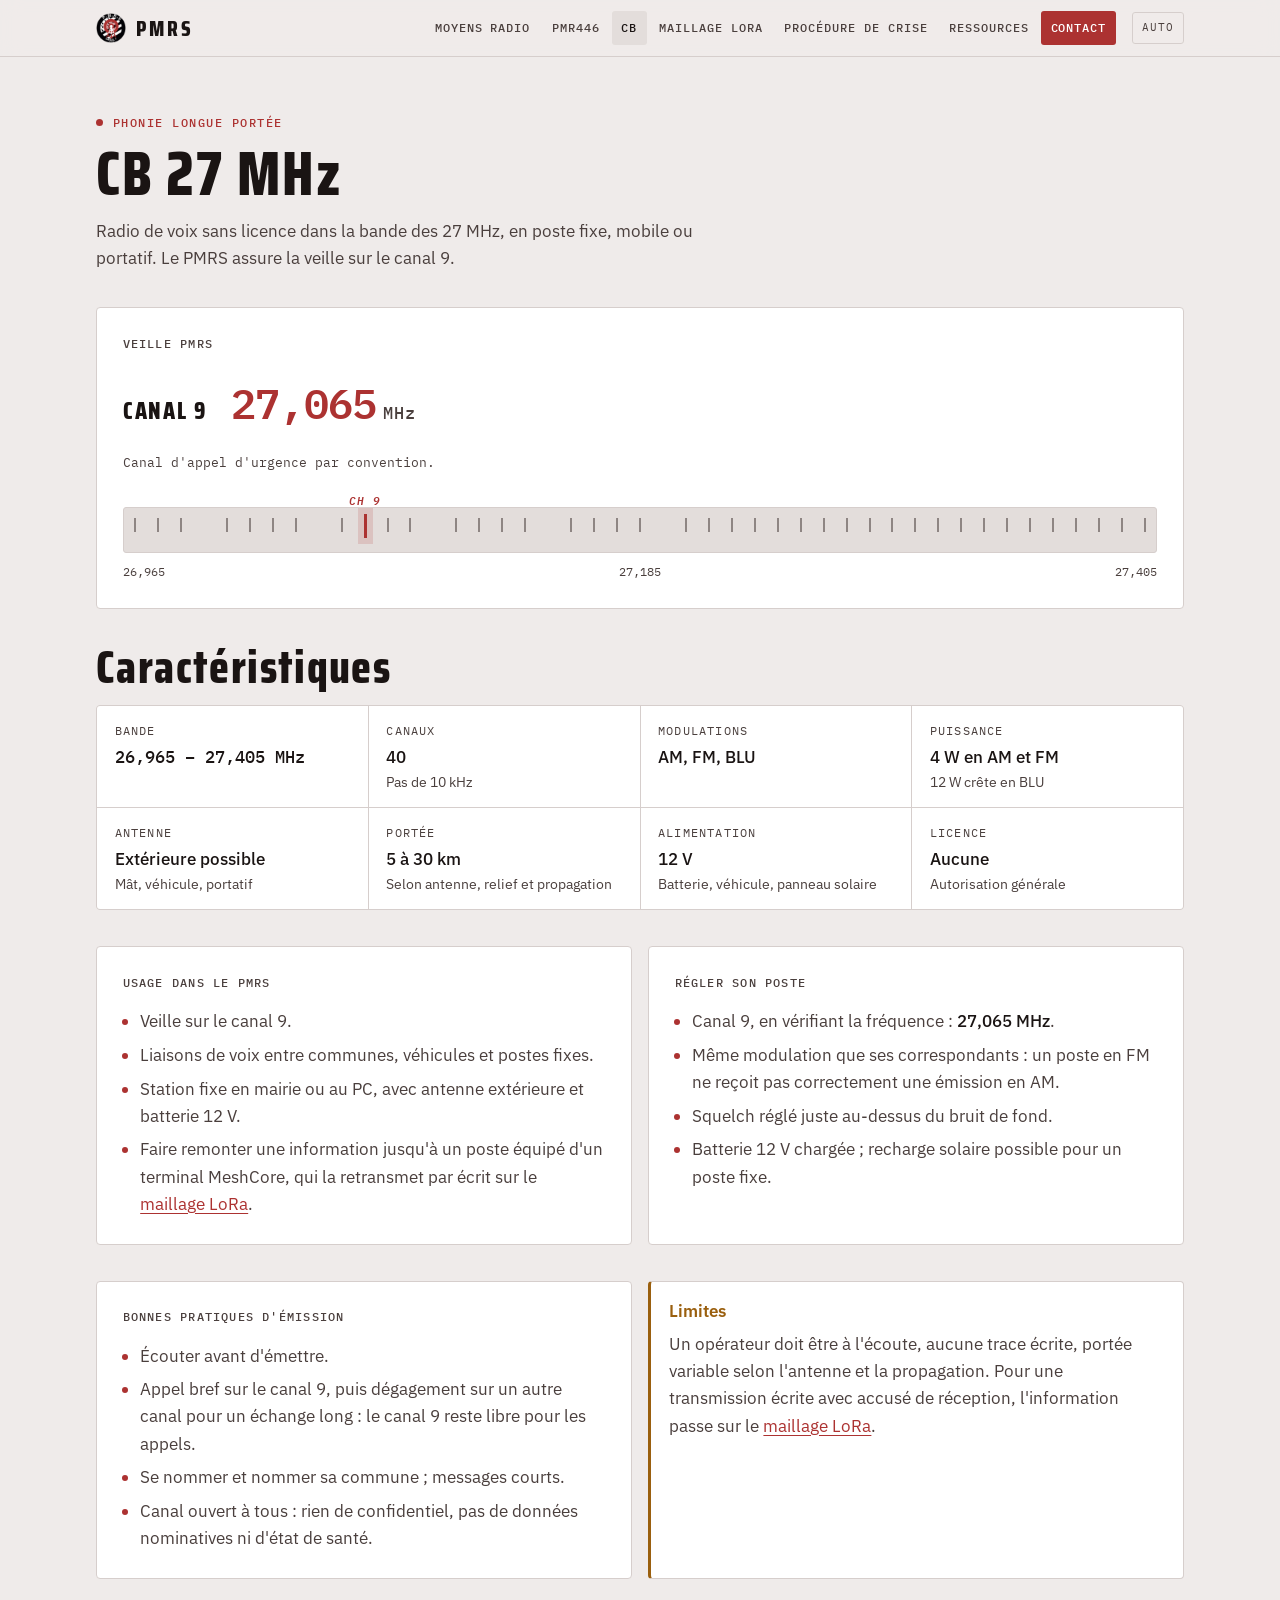
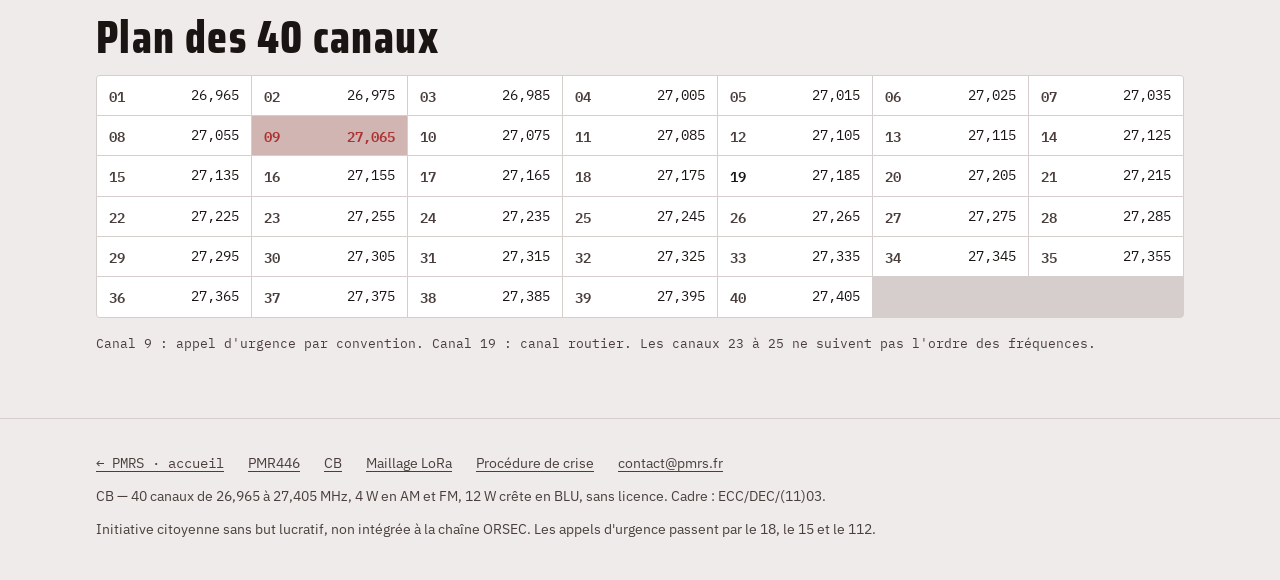
==== cb.html @ 4699f442 "Adds PMR446 ch7 and CB ch9 to the game" ====
<!doctype html>
<html lang="fr">
<head>
  <meta charset="utf-8">
  <meta name="viewport" content="width=device-width, initial-scale=1, viewport-fit=cover">
  <title>CB 27 MHz — phonie longue portée — PMRS</title>
  <meta name="description" content="CB 27 MHz dans le PMRS : veille sur le canal 9 (27,065 MHz), réglage des postes, bonnes pratiques d'émission, limites et plan des 40 canaux.">
  <link rel="canonical" href="https://pmrs.fr/cb.html">
  <meta name="theme-color" content="#EFEBEA" media="(prefers-color-scheme: light)">
  <meta name="theme-color" content="#15100F" media="(prefers-color-scheme: dark)">
  <link rel="icon" href="/favicon.ico" sizes="32x32">
  <link rel="icon" type="image/png" sizes="32x32" href="/favicon-32x32.png">
  <link rel="apple-touch-icon" sizes="180x180" href="/apple-touch-icon.png">
  <link rel="manifest" href="/site.webmanifest">
  <meta property="og:type" content="article">
  <meta property="og:site_name" content="PMRS">
  <meta property="og:locale" content="fr_FR">
  <meta property="og:url" content="https://pmrs.fr/cb.html">
  <meta property="og:title" content="CB 27 MHz — phonie longue portée — PMRS">
  <meta property="og:description" content="CB 27 MHz dans le PMRS : veille sur le canal 9 (27,065 MHz), réglage des postes, bonnes pratiques d'émission, limites et plan des 40 canaux.">
  <meta property="og:image" content="https://pmrs.fr/og-cb.png">
  <meta property="og:image:type" content="image/png">
  <meta property="og:image:width" content="1200">
  <meta property="og:image:height" content="630">
  <meta property="og:image:alt" content="CB canal 9, 27,065 MHz — veille phonie du PMRS">
  <meta name="twitter:card" content="summary_large_image">
  <meta name="twitter:title" content="CB 27 MHz — phonie longue portée — PMRS">
  <meta name="twitter:description" content="CB 27 MHz dans le PMRS : veille sur le canal 9 (27,065 MHz), réglage des postes, bonnes pratiques d'émission, limites et plan des 40 canaux.">
  <meta name="twitter:image" content="https://pmrs.fr/og-cb.png">
  <meta name="twitter:image:alt" content="CB canal 9, 27,065 MHz — veille phonie du PMRS">

  <script>try{var t=localStorage.getItem('pmrs-theme');if(t==='light'||t==='dark'){document.documentElement.setAttribute('data-theme',t)}}catch(e){}</script>
  <link rel="preconnect" href="https://fonts.googleapis.com">
  <link rel="preconnect" href="https://fonts.gstatic.com" crossorigin>
  <link rel="stylesheet" href="https://fonts.googleapis.com/css2?family=IBM+Plex+Mono:wght@400;500;600&family=IBM+Plex+Sans:wght@400;500&family=Saira+Condensed:wght@600;800&display=swap">
  <link rel="stylesheet" href="style.css">
</head>
<body>
<a class="skip" href="#main">Aller au contenu</a>

<header class="topbar">
  <div class="wrap">
    <a class="brand" href="index.html" aria-label="PMRS, accueil">
      <img src="logo.png" width="30" height="30" alt="">
      <b>PMRS</b>
    </a>
    <nav class="nav" id="nav" aria-label="Navigation principale">
      <a href="index.html#moyens">Moyens radio</a>
      <a href="pmr446.html">PMR446</a>
      <a href="cb.html" aria-current="page">CB</a>
      <a href="maillage.html">Maillage LoRa</a>
      <a href="procedure.html">Procédure de crise</a>
      <a href="index.html#ressources">Ressources</a>
      <a class="cta" href="index.html#contact">Contact</a>
    </nav>
    <div class="tools">
      <button class="icon-btn" id="theme" type="button">Auto</button>
      <button class="icon-btn menu-btn" id="menu" type="button" aria-expanded="false" aria-controls="nav">Menu</button>
    </div>
  </div>
</header>

<main id="main" class="wrap stack-lg" style="padding-block:clamp(2rem,6vw,3.5rem) 4rem">

  <header class="doc-head">
    <p class="eyebrow"><span class="dot"></span>Phonie longue portée</p>
    <h1>CB 27 MHz</h1>
    <p class="lede">Radio de voix sans licence dans la bande des 27 MHz, en poste fixe, mobile ou portatif. Le PMRS assure la veille sur le canal 9.</p>
  </header>

  <section class="panel" aria-label="Fréquence de veille CB">
    <p class="panel-label">Veille PMRS</p>
    <div class="readout">
      <span class="ch">Canal 9</span>
      <span class="freq">27,065<small>MHz</small></span>
    </div>
    <p class="note">Canal d'appel d'urgence par convention.</p>
    <div class="scale">
      <div class="track" id="track-cb" role="img" aria-label="Bande CB de 26,965 à 27,405 MHz, 40 canaux, canal 9 en veille"></div>
      <div class="ends"><span>26,965</span><span>27,185</span><span>27,405</span></div>
    </div>
  </section>

  <section class="stack">
    <h2>Caractéristiques</h2>
    <dl class="idcard">
      <div><dt>Bande</dt><dd class="mono">26,965 – 27,405 MHz</dd></div>
      <div><dt>Canaux</dt><dd>40<small>Pas de 10 kHz</small></dd></div>
      <div><dt>Modulations</dt><dd>AM, FM, BLU</dd></div>
      <div><dt>Puissance</dt><dd>4 W en AM et FM<small>12 W crête en BLU</small></dd></div>
      <div><dt>Antenne</dt><dd>Extérieure possible<small>Mât, véhicule, portatif</small></dd></div>
      <div><dt>Portée</dt><dd>5 à 30 km<small>Selon antenne, relief et propagation</small></dd></div>
      <div><dt>Alimentation</dt><dd>12 V<small>Batterie, véhicule, panneau solaire</small></dd></div>
      <div><dt>Licence</dt><dd>Aucune<small>Autorisation générale</small></dd></div>
    </dl>
  </section>

  <section class="grid g2">
    <div class="panel">
      <p class="panel-label">Usage dans le PMRS</p>
      <ul>
        <li>Veille sur le canal 9.</li>
        <li>Liaisons de voix entre communes, véhicules et postes fixes.</li>
        <li>Station fixe en mairie ou au PC, avec antenne extérieure et batterie 12 V.</li>
        <li>Faire remonter une information jusqu'à un poste équipé d'un terminal MeshCore, qui la retransmet par écrit sur le <a href="maillage.html">maillage LoRa</a>.</li>
      </ul>
    </div>
    <div class="panel">
      <p class="panel-label">Régler son poste</p>
      <ul>
        <li>Canal 9, en vérifiant la fréquence : <strong>27,065 MHz</strong>.</li>
        <li>Même modulation que ses correspondants : un poste en FM ne reçoit pas correctement une émission en AM.</li>
        <li>Squelch réglé juste au-dessus du bruit de fond.</li>
        <li>Batterie 12 V chargée ; recharge solaire possible pour un poste fixe.</li>
      </ul>
    </div>
  </section>

  <section class="grid g2">
    <div class="panel">
      <p class="panel-label">Bonnes pratiques d'émission</p>
      <ul>
        <li>Écouter avant d'émettre.</li>
        <li>Appel bref sur le canal 9, puis dégagement sur un autre canal pour un échange long : le canal 9 reste libre pour les appels.</li>
        <li>Se nommer et nommer sa commune ; messages courts.</li>
        <li>Canal ouvert à tous : rien de confidentiel, pas de données nominatives ni d'état de santé.</li>
      </ul>
    </div>
    <div class="callout warn">
      <b>Limites</b>
      <p>Un opérateur doit être à l'écoute, aucune trace écrite, portée variable selon l'antenne et la propagation. Pour une transmission écrite avec accusé de réception, l'information passe sur le <a href="maillage.html">maillage LoRa</a>.</p>
    </div>
  </section>

  <section class="stack">
    <h2>Plan des 40 canaux</h2>
    <ul class="chgrid" aria-label="Canaux CB et fréquences en MHz"><li><b>01</b><span>26,965</span></li><li><b>02</b><span>26,975</span></li><li><b>03</b><span>26,985</span></li><li><b>04</b><span>27,005</span></li><li><b>05</b><span>27,015</span></li><li><b>06</b><span>27,025</span></li><li><b>07</b><span>27,035</span></li><li><b>08</b><span>27,055</span></li><li class="on"><b>09</b><span>27,065</span></li><li><b>10</b><span>27,075</span></li><li><b>11</b><span>27,085</span></li><li><b>12</b><span>27,105</span></li><li><b>13</b><span>27,115</span></li><li><b>14</b><span>27,125</span></li><li><b>15</b><span>27,135</span></li><li><b>16</b><span>27,155</span></li><li><b>17</b><span>27,165</span></li><li><b>18</b><span>27,175</span></li><li class="alt"><b>19</b><span>27,185</span></li><li><b>20</b><span>27,205</span></li><li><b>21</b><span>27,215</span></li><li><b>22</b><span>27,225</span></li><li><b>23</b><span>27,255</span></li><li><b>24</b><span>27,235</span></li><li><b>25</b><span>27,245</span></li><li><b>26</b><span>27,265</span></li><li><b>27</b><span>27,275</span></li><li><b>28</b><span>27,285</span></li><li><b>29</b><span>27,295</span></li><li><b>30</b><span>27,305</span></li><li><b>31</b><span>27,315</span></li><li><b>32</b><span>27,325</span></li><li><b>33</b><span>27,335</span></li><li><b>34</b><span>27,345</span></li><li><b>35</b><span>27,355</span></li><li><b>36</b><span>27,365</span></li><li><b>37</b><span>27,375</span></li><li><b>38</b><span>27,385</span></li><li><b>39</b><span>27,395</span></li><li><b>40</b><span>27,405</span></li></ul>
    <p class="source">Canal 9 : appel d'urgence par convention. Canal 19 : canal routier. Les canaux 23 à 25 ne suivent pas l'ordre des fréquences.</p>
  </section>

</main>

<footer class="foot">
  <div class="wrap">
    <div class="row">
      <a class="mono" href="index.html">← PMRS · accueil</a>
      <a href="pmr446.html">PMR446</a>
      <a href="cb.html">CB</a>
      <a href="maillage.html">Maillage LoRa</a>
      <a href="procedure.html">Procédure de crise</a>
      <a href="mailto:contact@pmrs.fr">contact@pmrs.fr</a>
    </div>
    <p>CB — 40 canaux de 26,965 à 27,405 MHz, 4 W en AM et FM, 12 W crête en BLU, sans licence. Cadre : ECC/DEC/(11)03.</p>
    <p>Initiative citoyenne sans but lucratif, non intégrée à la chaîne ORSEC. Les appels d'urgence passent par le 18, le 15 et le 112.</p>
  </div>
</footer>

<script src="site.js"></script>
</body>
</html>
---- style.css ----
/* PMRS — feuille partagée (index.html, procedure.html).
   Identité : papier teinté rouge, écusson qui émet, lectures de fréquence. */

:root{
  --bg:#EFEBEA;         /* papier, neutre teinté rouge */
  --surface:#FFFFFF;
  --sunk:#E3DDDB;
  --fg:#1A1413;
  --muted:#4A3F3D;
  --accent:#AC3231;     /* rouge de l'écusson = le signal, le message */
  --line:#D6CECC;
  --halo:rgba(172,50,49,.16);
  --warn:#9A5F0E;       /* panne, pré-alerte */
  --warn-bg:rgba(154,95,14,.10);
  --ok:#2C7049;         /* levée, retour à la normale */
  --ok-bg:rgba(44,112,73,.10);
  --on-accent:#FFFFFF;

  --display:"Saira Condensed","Arial Narrow",Helvetica,sans-serif;
  --body:"IBM Plex Sans",system-ui,-apple-system,Segoe UI,sans-serif;
  --data:"IBM Plex Mono",ui-monospace,SFMono-Regular,Menlo,monospace;

  --max:70rem;
  --gutter:max(16px,env(safe-area-inset-left,0px));
  --radius:4px;
}
@media (prefers-color-scheme:dark){
  :root:not([data-theme="light"]){
    --bg:#15100F; --surface:#1E1716; --sunk:#120D0C; --fg:#F1EBE9;
    --muted:#C9BDBA; --accent:#E8695F; --line:#342A28;
    --halo:rgba(232,105,95,.20);
    --warn:#E0A33A; --warn-bg:rgba(224,163,58,.12);
    --ok:#62BD88; --ok-bg:rgba(98,189,136,.12);
    --on-accent:#15100F;
    color-scheme:dark;
  }
}
:root[data-theme="dark"]{
  --bg:#15100F; --surface:#1E1716; --sunk:#120D0C; --fg:#F1EBE9;
  --muted:#C9BDBA; --accent:#E8695F; --line:#342A28;
  --halo:rgba(232,105,95,.20);
  --warn:#E0A33A; --warn-bg:rgba(224,163,58,.12);
  --ok:#62BD88; --ok-bg:rgba(98,189,136,.12);
  --on-accent:#15100F;
  color-scheme:dark;
}

*{box-sizing:border-box}
html{scroll-behavior:smooth; scroll-padding-top:4.5rem}
@media (prefers-reduced-motion:reduce){ html{scroll-behavior:auto} }
body{
  margin:0; background:var(--bg); color:var(--fg);
  font-family:var(--body); font-size:17px; line-height:1.6;
  -webkit-font-smoothing:antialiased;
}
img,svg{max-width:100%}
a{color:var(--accent); text-underline-offset:.18em; text-decoration-thickness:1px}
a:hover{text-decoration-thickness:2px}
:focus-visible{outline:2px solid var(--accent); outline-offset:3px}
p{margin:0}
strong{font-weight:500; color:var(--fg)}

.wrap{max-width:var(--max); margin:0 auto; padding-inline:var(--gutter)}
.skip{position:absolute; left:-9999px}
.skip:focus{left:var(--gutter); top:.5rem; z-index:20; background:var(--surface); padding:.5rem .75rem}

/* --- barre du haut ------------------------------------------------- */
.topbar{
  position:sticky; top:0; z-index:10;
  background:color-mix(in srgb, var(--bg) 88%, transparent);
  backdrop-filter:saturate(1.2) blur(10px); -webkit-backdrop-filter:saturate(1.2) blur(10px);
  border-bottom:1px solid var(--line);
}
.topbar .wrap{display:flex; align-items:center; gap:1rem; min-height:3.5rem}
.brand{display:flex; align-items:center; gap:.6rem; color:var(--fg); text-decoration:none; flex:none}
.brand img{width:30px; height:30px}
.brand b{font-family:var(--display); font-weight:800; font-size:1.35rem; letter-spacing:.14em}
.nav{display:flex; align-items:center; gap:.15rem; margin-left:auto}
.nav a{
  font-family:var(--data); font-size:.76rem; font-weight:500; letter-spacing:.08em; text-transform:uppercase;
  color:var(--muted); text-decoration:none; padding:.45rem .6rem; border-radius:3px; white-space:nowrap;
}
.nav a:hover,.nav a[aria-current="page"]{color:var(--fg); background:var(--sunk)}
.nav a.cta{color:var(--on-accent); background:var(--accent)}
.nav a.cta:hover{opacity:.88}
.tools{display:flex; align-items:center; gap:.4rem; flex:none}
.icon-btn{
  font:inherit; font-family:var(--data); font-size:.7rem; letter-spacing:.1em; text-transform:uppercase;
  background:transparent; color:var(--muted); border:1px solid var(--line); border-radius:3px;
  padding:.4rem .55rem; cursor:pointer; min-height:2rem;
}
.icon-btn:hover{color:var(--fg); border-color:var(--muted)}
.menu-btn{display:none}
@media (max-width:1100px){
  .menu-btn{display:inline-block}
  .tools{margin-left:auto}
  .nav{
    display:none; position:absolute; top:100%; left:0; right:0; margin:0;
    flex-direction:column; align-items:stretch; gap:0;
    background:var(--surface); border-bottom:1px solid var(--line); padding:.5rem var(--gutter) 1rem;
  }
  .nav.open{display:flex}
  .nav a{padding:.75rem .5rem; font-size:.8rem; border-bottom:1px solid var(--line); border-radius:0}
  .nav a.cta{margin-top:.75rem; border-radius:3px; text-align:center; border:0}
}

/* --- typographie de section --------------------------------------- */
.eyebrow{
  font-family:var(--data); font-size:.78rem; font-weight:500;
  letter-spacing:.12em; text-transform:uppercase; color:var(--accent);
  display:inline-flex; align-items:center; gap:.6rem; margin:0;
}
.dot{width:7px; height:7px; border-radius:50%; background:var(--accent); flex:none}
@media (prefers-reduced-motion:no-preference){ .dot{animation:blink 2.6s ease-in-out infinite} }
@keyframes blink{0%,100%{opacity:1}50%{opacity:.25}}

h1,h2,h3{font-family:var(--display); font-weight:800; margin:0; text-wrap:balance}
h2{font-size:clamp(2rem,6vw,2.9rem); line-height:.95; letter-spacing:.03em}
h3{font-size:1.3rem; line-height:1.1; letter-spacing:.04em}
.lede{color:var(--muted); max-width:60ch; font-size:1.05rem; text-wrap:pretty}
.muted{color:var(--muted)}
.mono{font-family:var(--data)}
.small{font-size:.94rem}
.source{font-family:var(--data); font-size:.8rem; color:var(--muted); font-style:normal}

.section{padding-block:clamp(3.5rem,9vw,6rem); border-top:1px solid var(--line)}
.section-head{display:flex; flex-direction:column; gap:.85rem; margin-bottom:clamp(1.75rem,4vw,2.5rem)}
.stack{display:flex; flex-direction:column; gap:1rem}
.stack-lg{display:flex; flex-direction:column; gap:clamp(1.5rem,4vw,2.25rem)}

/* --- grilles ------------------------------------------------------- */
.grid{display:grid; gap:1rem; grid-template-columns:minmax(0,1fr)}
@media (min-width:640px){
  .g2{grid-template-columns:repeat(2,minmax(0,1fr))}
  .g3,.g4{grid-template-columns:repeat(2,minmax(0,1fr))}
}
@media (min-width:960px){
  .g3{grid-template-columns:repeat(3,minmax(0,1fr))}
  .g4{grid-template-columns:repeat(4,minmax(0,1fr))}
  .split{grid-template-columns:minmax(0,1.35fr) minmax(0,1fr)}
}

/* --- panneaux ------------------------------------------------------ */
.panel{
  background:var(--surface); border:1px solid var(--line); border-radius:var(--radius);
  padding:clamp(1.15rem,3.5vw,1.6rem); display:flex; flex-direction:column; gap:1rem; min-width:0;
}
.panel-label{
  margin:0; font-family:var(--data); font-size:.76rem; font-weight:500;
  letter-spacing:.1em; text-transform:uppercase; color:var(--muted);
}
.panel ul,.list{margin:0; padding-left:1.1rem; display:flex; flex-direction:column; gap:.4rem; color:var(--muted)}
.panel li::marker,.list li::marker{color:var(--accent)}

/* --- héros --------------------------------------------------------- */
.hero{padding-block:clamp(3rem,9vw,6rem) clamp(2.5rem,7vw,4rem)}
.hero .wrap{display:grid; gap:clamp(2rem,6vw,3.5rem); align-items:center; grid-template-columns:minmax(0,1fr)}
@media (min-width:900px){ .hero .wrap{grid-template-columns:auto minmax(0,1fr)} }
.badge{position:relative; width:clamp(128px,30vw,200px); aspect-ratio:1; justify-self:center}
.badge img{width:100%; height:auto; display:block; position:relative; z-index:2}
.badge span{
  position:absolute; inset:0; border-radius:50%; border:1px solid var(--accent); opacity:0; z-index:1;
}
@media (prefers-reduced-motion:no-preference){
  .badge span{animation:ping 4.4s cubic-bezier(.18,.6,.3,1) infinite}
  .badge span:nth-child(2){animation-delay:1.47s}
  .badge span:nth-child(3){animation-delay:2.94s}
}
@keyframes ping{0%{transform:scale(1); opacity:.5}70%{opacity:0}100%{transform:scale(2.05); opacity:0}}
.hero-text{display:flex; flex-direction:column; gap:1.1rem; min-width:0}
.hero h1{font-size:clamp(2.7rem,9vw,4.6rem); line-height:.9; letter-spacing:.04em}
.hero h1 .caps{color:var(--accent)}
.hero .lede{font-size:clamp(1.05rem,2.4vw,1.2rem); color:var(--fg)}
.hero .lede span{color:var(--muted)}

.btns{display:flex; flex-wrap:wrap; gap:.6rem}
.btn,button.btn{
  font:inherit; font-family:var(--data); font-size:.78rem; font-weight:600;
  letter-spacing:.08em; text-transform:uppercase; cursor:pointer; text-decoration:none;
  display:inline-flex; align-items:center; gap:.5rem;
  background:var(--accent); color:var(--on-accent); border:1px solid var(--accent);
  border-radius:3px; padding:.65rem 1rem; transition:opacity .15s ease;
}
.btn:hover{opacity:.88}
.btn.ghost{background:transparent; color:var(--fg); border-color:var(--line)}
.btn.ghost:hover{border-color:var(--muted); opacity:1}

/* --- fiche signalétique (coup d'œil) ------------------------------- */
.idcard{
  display:grid; grid-template-columns:minmax(0,1fr); gap:1px;
  background:var(--line); border:1px solid var(--line); border-radius:var(--radius); overflow:hidden; margin:0;
}
@media (min-width:560px){ .idcard{grid-template-columns:repeat(2,minmax(0,1fr))} }
@media (min-width:960px){ .idcard{grid-template-columns:repeat(4,minmax(0,1fr))} }
.idcard div{background:var(--surface); padding:1rem 1.1rem; min-width:0}
.idcard dt{font-family:var(--data); font-size:.74rem; letter-spacing:.1em; text-transform:uppercase; color:var(--muted); margin:0 0 .3rem}
.idcard dd{margin:0; font-weight:500; line-height:1.35}
.idcard dd small{display:block; color:var(--muted); font-weight:400; font-size:.9rem; margin-top:.2rem}

/* --- cartes d'accès rapide ----------------------------------------- */
.qcard{
  display:flex; flex-direction:column; gap:.6rem; text-decoration:none; color:var(--fg);
  background:var(--surface); border:1px solid var(--line); border-radius:var(--radius);
  padding:1.2rem 1.2rem 1.1rem; position:relative; transition:border-color .15s ease, transform .15s ease;
}
.qcard:hover{border-color:var(--accent)}
@media (prefers-reduced-motion:no-preference){ .qcard:hover{transform:translateY(-2px)} }
.qcard .num{font-family:var(--data); font-size:.78rem; letter-spacing:.08em; color:var(--accent)}
.qcard h3{font-size:1.45rem}
.qcard p{color:var(--muted); font-size:.97rem}
.qcard .go{font-family:var(--data); font-size:.78rem; letter-spacing:.08em; text-transform:uppercase; color:var(--accent); margin-top:auto; padding-top:.4rem}

/* --- chiffres ------------------------------------------------------ */
.stat{display:flex; flex-direction:column; gap:.35rem}
.stat .v{
  font-family:var(--data); font-weight:600; font-variant-numeric:tabular-nums;
  font-size:clamp(1.9rem,6vw,2.6rem); line-height:1; letter-spacing:-.02em; color:var(--accent);
  white-space:nowrap;
}
.stat .v small{font-size:.45em; color:var(--muted); font-weight:500; letter-spacing:0; margin-left:.25em}
.stat p{color:var(--muted); font-size:.97rem}

/* --- lettre / philosophie ------------------------------------------ */
.letter{
  background:var(--surface); border:1px solid var(--line); border-left:3px solid var(--accent);
  border-radius:var(--radius); padding:clamp(1.25rem,4vw,2rem); display:flex; flex-direction:column; gap:.9rem;
  max-width:52rem;
}
.letter p{text-wrap:pretty}
.letter .sign{font-family:var(--data); font-size:.8rem; color:var(--muted)}
.principle{display:flex; gap:.9rem; align-items:flex-start}
.principle .k{
  flex:none; font-family:var(--data); font-size:.72rem; font-weight:600; color:var(--accent);
  border:1px solid var(--accent); border-radius:3px; padding:.15rem .4rem; margin-top:.15rem;
}
.principle h3{font-size:1.15rem; margin-bottom:.25rem}
.principle p{color:var(--muted); font-size:.97rem}

/* --- encadrés ------------------------------------------------------ */
.callout{
  border:1px solid var(--line); border-left:3px solid var(--accent); background:var(--surface);
  border-radius:var(--radius); padding:1rem 1.15rem; display:flex; flex-direction:column; gap:.4rem;
}
.callout b{font-weight:600; color:var(--accent)}
.callout.warn{border-left-color:var(--warn)}
.callout.warn b{color:var(--warn)}
.callout p{color:var(--muted)}
.callout p strong{color:var(--fg)}

/* --- chaîne de causes ---------------------------------------------- */
.chain{display:grid; gap:.5rem; grid-template-columns:minmax(0,1fr); counter-reset:c; list-style:none; padding:0; margin:0}
@media (min-width:760px){ .chain{grid-template-columns:repeat(4,minmax(0,1fr))} }
.chain li{
  counter-increment:c; background:var(--surface); border:1px solid var(--line); border-radius:var(--radius);
  padding:1rem; position:relative; display:flex; flex-direction:column; gap:.3rem;
}
.chain li::before{content:"0" counter(c); font-family:var(--data); font-size:.78rem; color:var(--accent); letter-spacing:.14em}
.chain b{font-weight:500}
.chain span{color:var(--muted); font-size:.95rem}
@media (min-width:760px){
  .chain li:not(:last-child)::after{
    content:"→"; position:absolute; right:-.6rem; top:50%; transform:translate(50%,-50%);
    color:var(--accent); font-family:var(--data); z-index:1; background:var(--bg); padding:0 .1rem;
  }
}

/* --- graphique Ciaran ---------------------------------------------- */
.chart{position:relative}
.chart svg{display:block; width:100%; height:auto; overflow:visible}
.chart .grid-l{stroke:var(--line); stroke-width:1}
.chart .axis-t{fill:var(--muted); font-family:var(--data); font-size:12.5px}
.chart .bar{fill:var(--accent)}
.chart .bar-hit{fill:transparent; cursor:default}
.chart .bar-hit:hover + .bar,.chart .bar.hl{opacity:.8}
.chart .val{fill:var(--fg); font-family:var(--data); font-size:12px; font-weight:600}
.tip{
  position:absolute; pointer-events:none; z-index:3; transform:translate(-50%,calc(-100% - 10px));
  background:var(--fg); color:var(--bg); font-family:var(--data); font-size:.75rem; line-height:1.4;
  padding:.4rem .6rem; border-radius:3px; white-space:nowrap; opacity:0; transition:opacity .1s;
}
.tip.on{opacity:1}

/* --- tableaux ------------------------------------------------------ */
.table-wrap{overflow-x:auto; border:1px solid var(--line); border-radius:var(--radius); background:var(--surface)}
table{border-collapse:collapse; width:100%; font-size:.95rem; min-width:40rem}
th,td{text-align:left; padding:.7rem .9rem; border-bottom:1px solid var(--line); vertical-align:top}
thead th{
  font-family:var(--data); font-size:.74rem; font-weight:500; letter-spacing:.08em; text-transform:uppercase;
  color:var(--muted); background:var(--sunk); white-space:nowrap;
}
tbody th{font-weight:500}
tbody td{color:var(--muted)}
tbody tr:last-child th,tbody tr:last-child td{border-bottom:0}
tr.ours th,tr.ours td{background:var(--halo); color:var(--fg)}
tr.used th{color:var(--fg)}
.tag-pmrs{
  display:inline-block; vertical-align:.1em; margin-left:.4rem; padding:.05rem .35rem; border-radius:2px;
  font-family:var(--data); font-size:.66rem; font-weight:600; letter-spacing:.06em; color:var(--on-accent); background:var(--accent);
}
tr.ours th{color:var(--accent); font-weight:600}
td.mono,th.mono{font-family:var(--data); font-size:.82rem}
tbody th.mono{white-space:nowrap}
tbody th.mono .muted{display:block; white-space:normal; font-family:var(--body); font-weight:400}

/* --- schémas ------------------------------------------------------- */
.diagram svg{display:block; width:100%; height:auto}
.dg-link{stroke:var(--line); stroke-width:2; stroke-dasharray:4 5; fill:none}
.dg-route{stroke:var(--accent); stroke-width:3; fill:none; stroke-linecap:round}
.dg-flood{stroke:var(--accent); stroke-width:2.5; fill:none; stroke-dasharray:6 6}
.dg-broken{stroke:var(--warn); stroke-width:2; fill:none; stroke-dasharray:3 6}
@media (prefers-reduced-motion:no-preference){
  .dg-flood{animation:flow 1s linear infinite}
  .dg-pulse{animation:pulse 1.6s ease-in-out infinite}
}
@keyframes flow{to{stroke-dashoffset:-24}}
@keyframes pulse{0%,100%{opacity:1}50%{opacity:.45}}
.dg-rep{fill:var(--fg)}
.dg-rep-t{fill:var(--bg); font-family:var(--data); font-size:13px; font-weight:600}
.dg-idle{fill:var(--surface); stroke:var(--line); stroke-width:2}
.dg-idle-t{fill:var(--muted); font-family:var(--data); font-size:13px; font-weight:600}
.dg-dead{fill:var(--surface); stroke:var(--warn); stroke-width:2.5}
.dg-dead-t{fill:var(--warn); font-family:var(--data); font-size:15px; font-weight:600}
.dg-term{fill:var(--surface); stroke:var(--accent); stroke-width:2.5}
.dg-term-t{fill:var(--accent); font-family:var(--data); font-size:14px; font-weight:600}
.diagram svg.narrow text{font-size:17px}
.diagram svg.narrow .dg-dead-t{font-size:20px}
.dg-label{fill:var(--muted); font-family:var(--data); font-size:12.5px; letter-spacing:.06em}
.dg-label-b{fill:var(--fg); font-family:var(--body); font-size:13px; font-weight:500}

.flow{display:grid; gap:.6rem; grid-template-columns:minmax(0,1fr); align-items:stretch}
@media (min-width:760px){ .flow{grid-template-columns:repeat(4,minmax(0,1fr))} }
.node{
  border:1px solid var(--line); border-radius:var(--radius); background:var(--sunk);
  padding:1rem; display:flex; flex-direction:column; gap:.2rem; text-align:center; position:relative;
}
.node b{font-family:var(--display); font-size:1.25rem; letter-spacing:.06em; text-transform:uppercase}
.node.t b{color:var(--fg)}
.node.r b{color:var(--accent)}
.node span{color:var(--muted); font-size:.93rem}
@media (min-width:760px){
  .flow .node:not(:last-child)::after{
    content:""; position:absolute; right:-.6rem; top:50%; width:.6rem; height:2px; background:var(--accent);
  }
}

/* stepper résilience */
.stepper{display:flex; flex-direction:column; gap:1rem}
.steps{display:flex; flex-wrap:wrap; gap:.4rem}
.steps button{
  font:inherit; font-family:var(--data); font-size:.8rem; letter-spacing:.06em; cursor:pointer;
  background:var(--surface); color:var(--muted); border:1px solid var(--line); border-radius:3px;
  padding:.5rem .75rem; display:inline-flex; gap:.5rem; align-items:center;
}
.steps button b{font-weight:600; color:var(--fg)}
.steps button[aria-pressed="true"]{background:var(--accent); border-color:var(--accent); color:var(--on-accent)}
.steps button[aria-pressed="true"] b{color:var(--on-accent)}
.step-caption{min-height:4.5rem}
.step-caption h3{color:var(--accent); font-size:1.2rem; margin-bottom:.3rem}
.step-caption p{color:var(--muted)}
.legend{display:flex; flex-wrap:wrap; gap:.5rem 1.25rem; font-family:var(--data); font-size:.8rem; color:var(--muted)}
.legend i{display:inline-block; width:22px; height:0; border-top:3px solid var(--accent); vertical-align:middle; margin-right:.45rem}
.legend i.dash{border-top:2.5px dashed var(--accent)}
.legend i.brk{border-top:2px dashed var(--warn)}
.legend i.idle{border-top:2px dashed var(--line)}

/* --- lectures de fréquence (reprises de la page d'origine) ---------- */
.readout{display:flex; flex-wrap:wrap; align-items:baseline; gap:.5rem 1.5rem; min-width:0}
.ch{font-family:var(--display); font-weight:800; font-size:1.5rem; letter-spacing:.08em; text-transform:uppercase}
.freq{
  font-family:var(--data); font-weight:600; font-variant-numeric:tabular-nums;
  font-size:clamp(1.75rem,7vw,2.6rem); letter-spacing:-.02em; color:var(--accent); min-width:0; word-break:break-word;
}
.freq small{font-size:.42em; font-weight:500; letter-spacing:.06em; color:var(--muted); margin-left:.4em}
.note{margin:0; font-family:var(--data); font-size:.82rem; color:var(--muted); overflow-wrap:anywhere}
.scale{display:flex; flex-direction:column; gap:.55rem; padding-top:1.15rem}
.track{position:relative; height:46px; background:var(--sunk); border-radius:3px; border:1px solid var(--line)}
.tick{position:absolute; top:10px; width:2px; height:14px; background:var(--muted); opacity:.55; transform:translateX(-1px)}
.tick.on{top:6px; height:24px; width:3px; background:var(--accent); opacity:1; box-shadow:0 0 0 6px var(--halo)}
.tick.on::after{
  content:attr(data-label); position:absolute; bottom:30px; left:50%; transform:translateX(-50%);
  font-family:var(--data); font-size:.68rem; font-weight:600; letter-spacing:.08em; color:var(--accent); white-space:nowrap;
}
.band{position:absolute; top:5px; bottom:5px; background:var(--halo); border-radius:2px; box-shadow:inset 0 0 0 1px var(--halo)}
.ends{display:flex; justify-content:space-between; gap:1rem; font-family:var(--data); font-size:.78rem; color:var(--muted); font-variant-numeric:tabular-nums}

.specs{
  display:grid; grid-template-columns:repeat(3,minmax(0,1fr)); gap:1px; margin:0;
  background:var(--line); border:1px solid var(--line); border-radius:var(--radius); overflow:hidden;
}
.specs div{background:var(--surface); padding:.85rem 1rem; min-width:0}
.moyens .freq{font-size:clamp(1.6rem,5vw,2.1rem)}
.moyens .readout{flex-direction:column; align-items:flex-start; gap:.15rem}
.moyens .panel{gap:.9rem}
.moyens .more{margin-top:auto; font-family:var(--data); font-size:.78rem; letter-spacing:.06em; text-transform:uppercase; text-decoration:none}
.chgrid{list-style:none; margin:0; padding:0; display:grid; gap:1px; background:var(--line); border:1px solid var(--line); border-radius:var(--radius); overflow:hidden;
  grid-template-columns:repeat(auto-fill,minmax(8.5rem,1fr))}
.chgrid li{background:var(--surface); padding:.55rem .75rem; display:flex; justify-content:space-between; gap:.5rem; font-family:var(--data); font-size:.85rem; font-variant-numeric:tabular-nums}
.chgrid li b{font-weight:600; color:var(--muted)}
.chgrid li.on{background:var(--halo)}
.chgrid li.on b,.chgrid li.on span{color:var(--accent); font-weight:600}
.chgrid li.alt b{color:var(--fg)}
.specs dt{font-family:var(--data); font-size:.74rem; letter-spacing:.08em; text-transform:uppercase; color:var(--muted); margin:0 0 .25rem}
.specs dd{margin:0; font-family:var(--data); font-weight:600; font-size:.95rem; font-variant-numeric:tabular-nums}
@media (max-width:460px){ .specs{grid-template-columns:minmax(0,1fr)} }

/* fiche technique clé / valeur */
.kv{display:grid; grid-template-columns:minmax(0,1fr); margin:0}
.kv div{display:grid; grid-template-columns:7.5rem minmax(0,1fr); gap:1rem; padding:.65rem 0; border-bottom:1px solid var(--line)}
.kv div:last-child{border-bottom:0}
.kv dt{font-family:var(--data); font-size:.78rem; letter-spacing:.06em; text-transform:uppercase; color:var(--accent); padding-top:.15rem}
.kv dd{margin:0; color:var(--muted)}
.kv dd strong{color:var(--fg)}

/* --- frise --------------------------------------------------------- */
.timeline{list-style:none; margin:0; padding:0; display:grid; gap:1rem; grid-template-columns:minmax(0,1fr)}
@media (min-width:760px){ .timeline{grid-template-columns:repeat(4,minmax(0,1fr))} }
.timeline li{
  background:var(--surface); border:1px solid var(--line); border-top:3px solid var(--line);
  border-radius:var(--radius); padding:1.1rem; display:flex; flex-direction:column; gap:.45rem;
}
.timeline li.done{border-top-color:var(--muted)}
.timeline li.now{border-top-color:var(--accent); box-shadow:0 0 0 4px var(--halo)}
.timeline .when{font-family:var(--data); font-size:.8rem; letter-spacing:.04em; color:var(--muted)}
.timeline h3{font-size:1.2rem}
.timeline .tag{
  align-self:flex-start; font-family:var(--data); font-size:.72rem; letter-spacing:.08em; text-transform:uppercase;
  padding:.15rem .45rem; border-radius:2px; background:var(--sunk); color:var(--muted);
}
.timeline li.now .tag{background:var(--accent); color:var(--on-accent)}
.timeline ul{font-size:.95rem}

/* --- demande (1·2·3) ----------------------------------------------- */
.ask{display:flex; flex-direction:column; gap:.5rem}
.ask .n{
  width:2rem; height:2rem; border-radius:3px; background:var(--accent); color:var(--on-accent);
  font-family:var(--data); font-weight:600; display:grid; place-items:center;
}
.ask p{color:var(--muted); font-size:.97rem}

/* --- états du dispositif ------------------------------------------- */
.states{list-style:none; margin:0; padding:0; display:grid; gap:.5rem; grid-template-columns:minmax(0,1fr)}
@media (min-width:760px){ .states{grid-template-columns:repeat(5,minmax(0,1fr))} }
.states li{
  border:1px solid var(--line); border-top:3px solid var(--s,var(--muted)); background:var(--surface);
  border-radius:var(--radius); padding:.85rem .9rem; display:flex; flex-direction:column; gap:.2rem; min-width:0;
}
.states b{font-family:var(--display); font-size:1.15rem; letter-spacing:.05em; text-transform:uppercase; color:var(--s,var(--fg))}
.states .trg{font-family:var(--data); font-size:.78rem; color:var(--muted)}
.states .act{font-size:.94rem; color:var(--fg)}
.states .chn{font-family:var(--data); font-size:.78rem; color:var(--muted); margin-top:auto; padding-top:.3rem; overflow-wrap:anywhere}
.states .s-veille{--s:var(--muted)}
.states .s-pre{--s:var(--warn)}
.states .s-act,.states .s-cond{--s:var(--accent)}
.states .s-levee{--s:var(--ok)}

/* direct vs canal */
.vs{display:grid; gap:1rem; grid-template-columns:minmax(0,1fr)}
@media (min-width:760px){ .vs{grid-template-columns:repeat(2,minmax(0,1fr))} }
.vs .panel h3{font-size:1.25rem}
.vs .yes h3{color:var(--ok)}
.vs .no h3{color:var(--accent)}
.vs .rule{font-family:var(--data); font-size:.84rem; padding:.55rem .7rem; border-radius:3px}
.vs .yes .rule{background:var(--ok-bg); color:var(--ok)}
.vs .no .rule{background:var(--halo); color:var(--accent)}

/* --- ressources ---------------------------------------------------- */
.res-group{display:flex; flex-direction:column; gap:.6rem}
.res-group > h3{font-size:1.05rem; font-family:var(--data); font-weight:500; letter-spacing:.08em; text-transform:uppercase; color:var(--muted)}
.res{list-style:none; margin:0; padding:0; display:grid; gap:1px; background:var(--line); border:1px solid var(--line); border-radius:var(--radius); overflow:hidden}
.res a{
  display:grid; grid-template-columns:minmax(0,1fr) auto; gap:.15rem 1rem; align-items:baseline;
  background:var(--surface); padding:.9rem 1.1rem; text-decoration:none; color:var(--fg);
}
.res a:hover{background:var(--sunk)}
.res a:hover .arrow{color:var(--accent)}
.res b{font-weight:500}
.res .host{grid-column:1; font-family:var(--data); font-size:.8rem; color:var(--accent); overflow-wrap:anywhere}
.res .desc{grid-column:1; color:var(--muted); font-size:.97rem}
.res .arrow{grid-column:2; grid-row:1 / span 3; align-self:center; font-family:var(--data); color:var(--muted)}

/* --- contact ------------------------------------------------------- */
.contact{display:flex; flex-wrap:wrap; align-items:center; gap:.75rem}
.mail{
  font-family:var(--data); font-size:1rem; color:var(--fg);
  background:var(--sunk); border:1px solid var(--line); border-radius:3px;
  padding:.6rem .85rem; user-select:all; min-width:0; overflow-wrap:anywhere;
}

/* --- pied ---------------------------------------------------------- */
.foot{border-top:1px solid var(--line); padding-block:2rem 2.5rem; color:var(--muted); font-size:.9rem}
.foot .wrap{display:flex; flex-direction:column; gap:.6rem}
.foot .row{display:flex; flex-wrap:wrap; gap:.5rem 1.5rem; align-items:center}
.foot a{color:var(--muted)}

/* --- page procédure ------------------------------------------------ */
.doc{display:grid; gap:clamp(1.5rem,4vw,3rem); grid-template-columns:minmax(0,1fr); padding-block:clamp(2rem,6vw,3.5rem) 4rem}
@media (min-width:1000px){ .doc{grid-template-columns:14rem minmax(0,1fr)} }
.toc{display:none}
@media (min-width:1000px){
  .toc{display:block; position:sticky; top:4.75rem; align-self:start; max-height:calc(100vh - 6rem); overflow:auto}
}
.toc p{margin-bottom:.6rem}
.toc ol{list-style:none; margin:0; padding:0; display:flex; flex-direction:column; gap:.1rem; counter-reset:t}
.toc a{
  display:block; text-decoration:none; color:var(--muted); font-size:.95rem; padding:.3rem .55rem;
  border-left:2px solid var(--line);
}
.toc a:hover{color:var(--fg); border-left-color:var(--muted)}
.toc a.active{color:var(--fg); border-left-color:var(--accent)}
.doc-body{display:flex; flex-direction:column; gap:clamp(2.5rem,6vw,3.5rem); min-width:0}
.doc-head{display:flex; flex-direction:column; gap:.9rem}
.doc-head h1{font-size:clamp(2.4rem,8vw,3.8rem); line-height:.92; letter-spacing:.03em}
.meta{display:flex; flex-wrap:wrap; gap:.4rem .9rem; font-family:var(--data); font-size:.8rem; color:var(--muted)}
.meta span{border:1px solid var(--line); border-radius:3px; padding:.2rem .5rem; background:var(--surface)}
.chap{display:flex; flex-direction:column; gap:1rem; scroll-margin-top:4.5rem}
.chap > h2{font-size:clamp(1.7rem,5vw,2.3rem); display:flex; gap:.6rem; align-items:baseline}
.chap > h2 .no{font-family:var(--data); font-size:.9rem; font-weight:500; color:var(--accent); letter-spacing:.06em}
.chap h3{font-size:1.2rem; margin-top:.5rem; color:var(--fg)}
.chap > p{color:var(--muted); max-width:70ch}
.chap > p strong{color:var(--fg)}

.check{list-style:none; margin:0; padding:0; display:flex; flex-direction:column; gap:1px; background:var(--line); border:1px solid var(--line); border-radius:var(--radius); overflow:hidden}
.check label{display:flex; gap:.75rem; align-items:flex-start; padding:.7rem .9rem; background:var(--surface); cursor:pointer; color:var(--fg); font-size:.98rem}
.check input{margin-top:.25rem; accent-color:var(--accent); width:1rem; height:1rem; flex:none}
.check input:checked + span{color:var(--muted); text-decoration:line-through; text-decoration-color:var(--muted)}
.check-bar{display:flex; flex-wrap:wrap; gap:.6rem; align-items:center; justify-content:space-between}
.check-bar .count{font-family:var(--data); font-size:.84rem; color:var(--muted)}

.tpl{list-style:none; margin:0; padding:0; display:grid; gap:1px; background:var(--line); border:1px solid var(--line); border-radius:var(--radius); overflow:hidden}
.tpl li{background:var(--surface); padding:.8rem 1rem; display:grid; gap:.35rem .9rem; grid-template-columns:minmax(0,1fr) auto; align-items:center}
.tpl .t{font-size:.9rem; color:var(--muted); grid-column:1}
.tpl code{
  grid-column:1; font-family:var(--data); font-size:.86rem; color:var(--fg); overflow-wrap:anywhere;
}
.tpl code.ex{color:var(--accent)}
.tpl .copy{grid-column:2; grid-row:1 / span 3}
.kw{font-weight:600; color:var(--accent)}
.copy{
  font:inherit; font-family:var(--data); font-size:.68rem; letter-spacing:.1em; text-transform:uppercase; cursor:pointer;
  background:transparent; color:var(--muted); border:1px solid var(--line); border-radius:3px; padding:.4rem .6rem; white-space:nowrap;
}
.copy:hover{color:var(--fg); border-color:var(--muted)}

ol.prio{margin:0; padding-left:1.4rem; display:flex; flex-direction:column; gap:.35rem}
ol.prio li{color:var(--muted)}
ol.prio li::marker{font-family:var(--data); color:var(--accent); font-weight:600}
ol.prio li:first-child{color:var(--fg); font-weight:500}
ol.prio.plain{gap:.6rem}
ol.prio.plain li:first-child{color:var(--muted); font-weight:400}

.sources{margin:0; padding-left:1.1rem; display:flex; flex-direction:column; gap:.45rem; font-size:.95rem; color:var(--muted)}
.sources a{overflow-wrap:anywhere}

@media print{
  :root{--bg:#fff; --surface:#fff; --sunk:#f3f3f3; --fg:#000; --muted:#333; --line:#bbb}
  .topbar,.toc,.copy,.check-bar button,.btns,.foot .row:first-child{display:none !important}
  body{font-size:11pt}
  .doc{display:block; padding:0}
  .chap{break-inside:auto; page-break-before:auto}
  .panel,.callout,table,.tpl li,.states li{break-inside:avoid}
  a{color:inherit; text-decoration:none}
  .table-wrap{overflow:visible; border:0}
  table{min-width:0}
}
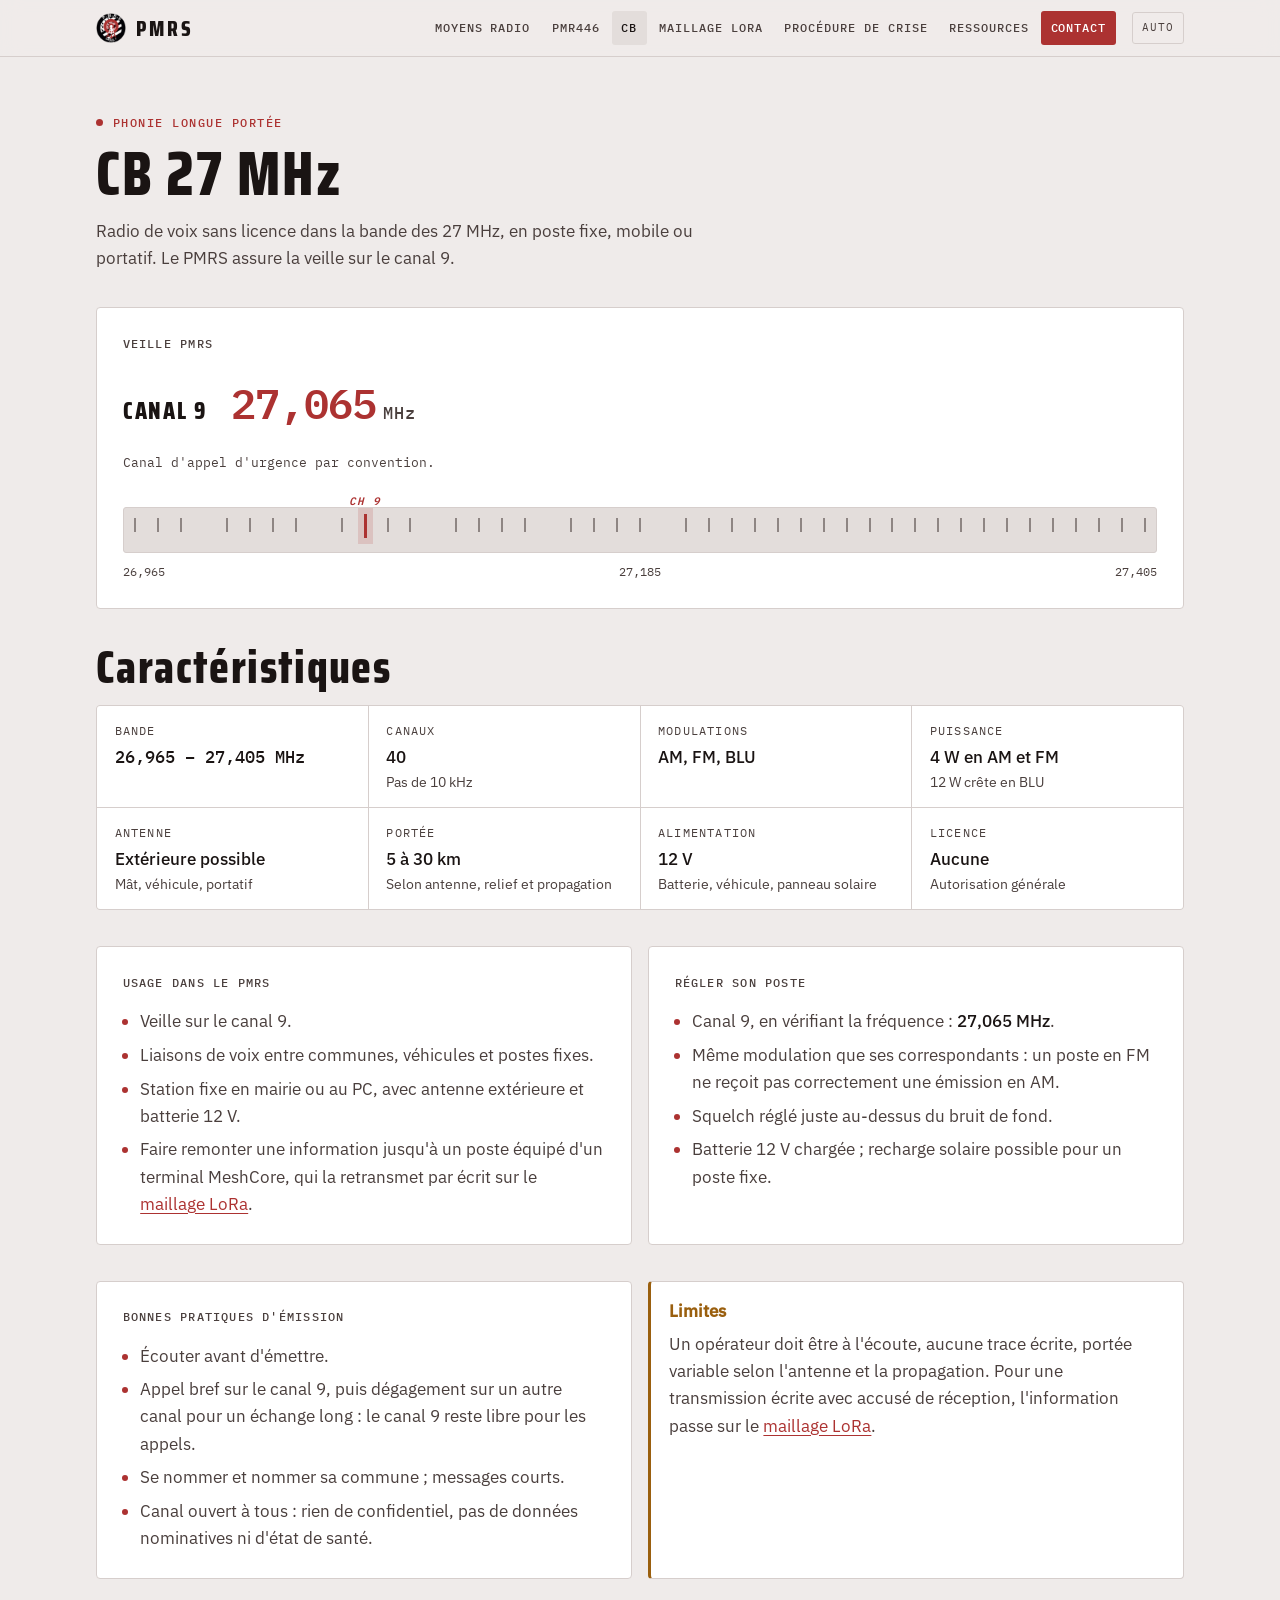
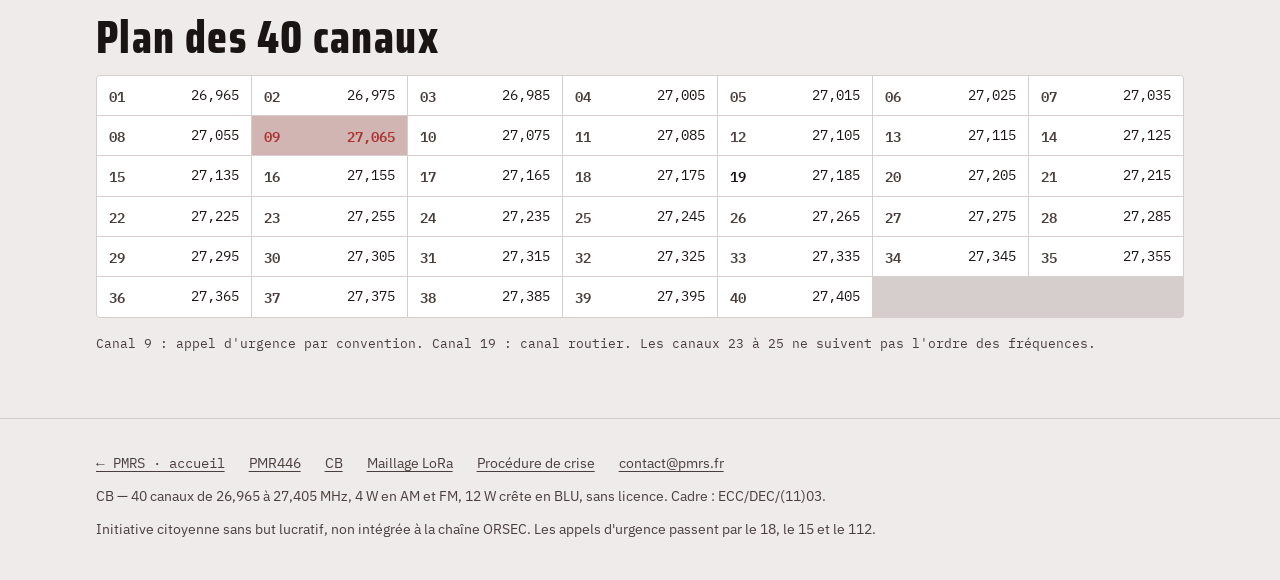
==== commit ab2e7d49: "Custom font" ====
--- a/cb.html
+++ b/cb.html
@@ -30,9 +30,8 @@
   <meta name="twitter:image:alt" content="CB canal 9, 27,065 MHz — veille phonie du PMRS">
 
   <script>try{var t=localStorage.getItem('pmrs-theme');if(t==='light'||t==='dark'){document.documentElement.setAttribute('data-theme',t)}}catch(e){}</script>
-  <link rel="preconnect" href="https://fonts.googleapis.com">
-  <link rel="preconnect" href="https://fonts.gstatic.com" crossorigin>
-  <link rel="stylesheet" href="https://fonts.googleapis.com/css2?family=IBM+Plex+Mono:wght@400;500;600&family=IBM+Plex+Sans:wght@400;500&family=Saira+Condensed:wght@600;800&display=swap">
+  <link rel="preload" href="fonts/ibm-plex-sans-latin-400-normal.woff2" as="font" type="font/woff2" crossorigin>
+  <link rel="preload" href="fonts/saira-condensed-latin-800-normal.woff2" as="font" type="font/woff2" crossorigin>
   <link rel="stylesheet" href="style.css">
 </head>
 <body>
--- a/style.css
+++ b/style.css
@@ -1,5 +1,134 @@
 /* PMRS — feuille partagée (index.html, procedure.html).
    Identité : papier teinté rouge, écusson qui émet, lectures de fréquence. */
+
+/* Polices auto-hébergées (licence SIL OFL 1.1), fichiers issus de Fontsource 5.3.0.
+   Sous-ensembles latin et latin étendu uniquement. */
+
+@font-face {
+  font-family: 'IBM Plex Mono';
+  font-style: normal;
+  font-display: swap;
+  font-weight: 400;
+  src: url(fonts/ibm-plex-mono-latin-ext-400-normal.woff2) format('woff2');
+  unicode-range: U+0100-02BA,U+02BD-02C5,U+02C7-02CC,U+02CE-02D7,U+02DD-02FF,U+0304,U+0308,U+0329,U+1D00-1DBF,U+1E00-1E9F,U+1EF2-1EFF,U+2020,U+20A0-20AB,U+20AD-20C0,U+2113,U+2C60-2C7F,U+A720-A7FF;
+}
+
+@font-face {
+  font-family: 'IBM Plex Mono';
+  font-style: normal;
+  font-display: swap;
+  font-weight: 400;
+  src: url(fonts/ibm-plex-mono-latin-400-normal.woff2) format('woff2');
+  unicode-range: U+0000-00FF,U+0131,U+0152-0153,U+02BB-02BC,U+02C6,U+02DA,U+02DC,U+0304,U+0308,U+0329,U+2000-206F,U+20AC,U+2122,U+2191,U+2193,U+2212,U+2215,U+FEFF,U+FFFD;
+}
+
+@font-face {
+  font-family: 'IBM Plex Mono';
+  font-style: normal;
+  font-display: swap;
+  font-weight: 500;
+  src: url(fonts/ibm-plex-mono-latin-ext-500-normal.woff2) format('woff2');
+  unicode-range: U+0100-02BA,U+02BD-02C5,U+02C7-02CC,U+02CE-02D7,U+02DD-02FF,U+0304,U+0308,U+0329,U+1D00-1DBF,U+1E00-1E9F,U+1EF2-1EFF,U+2020,U+20A0-20AB,U+20AD-20C0,U+2113,U+2C60-2C7F,U+A720-A7FF;
+}
+
+@font-face {
+  font-family: 'IBM Plex Mono';
+  font-style: normal;
+  font-display: swap;
+  font-weight: 500;
+  src: url(fonts/ibm-plex-mono-latin-500-normal.woff2) format('woff2');
+  unicode-range: U+0000-00FF,U+0131,U+0152-0153,U+02BB-02BC,U+02C6,U+02DA,U+02DC,U+0304,U+0308,U+0329,U+2000-206F,U+20AC,U+2122,U+2191,U+2193,U+2212,U+2215,U+FEFF,U+FFFD;
+}
+
+@font-face {
+  font-family: 'IBM Plex Mono';
+  font-style: normal;
+  font-display: swap;
+  font-weight: 600;
+  src: url(fonts/ibm-plex-mono-latin-ext-600-normal.woff2) format('woff2');
+  unicode-range: U+0100-02BA,U+02BD-02C5,U+02C7-02CC,U+02CE-02D7,U+02DD-02FF,U+0304,U+0308,U+0329,U+1D00-1DBF,U+1E00-1E9F,U+1EF2-1EFF,U+2020,U+20A0-20AB,U+20AD-20C0,U+2113,U+2C60-2C7F,U+A720-A7FF;
+}
+
+@font-face {
+  font-family: 'IBM Plex Mono';
+  font-style: normal;
+  font-display: swap;
+  font-weight: 600;
+  src: url(fonts/ibm-plex-mono-latin-600-normal.woff2) format('woff2');
+  unicode-range: U+0000-00FF,U+0131,U+0152-0153,U+02BB-02BC,U+02C6,U+02DA,U+02DC,U+0304,U+0308,U+0329,U+2000-206F,U+20AC,U+2122,U+2191,U+2193,U+2212,U+2215,U+FEFF,U+FFFD;
+}
+
+@font-face {
+  font-family: 'IBM Plex Sans';
+  font-style: normal;
+  font-display: swap;
+  font-weight: 400;
+  src: url(fonts/ibm-plex-sans-latin-ext-400-normal.woff2) format('woff2');
+  unicode-range: U+0100-02BA,U+02BD-02C5,U+02C7-02CC,U+02CE-02D7,U+02DD-02FF,U+0304,U+0308,U+0329,U+1D00-1DBF,U+1E00-1E9F,U+1EF2-1EFF,U+2020,U+20A0-20AB,U+20AD-20C0,U+2113,U+2C60-2C7F,U+A720-A7FF;
+}
+
+@font-face {
+  font-family: 'IBM Plex Sans';
+  font-style: normal;
+  font-display: swap;
+  font-weight: 400;
+  src: url(fonts/ibm-plex-sans-latin-400-normal.woff2) format('woff2');
+  unicode-range: U+0000-00FF,U+0131,U+0152-0153,U+02BB-02BC,U+02C6,U+02DA,U+02DC,U+0304,U+0308,U+0329,U+2000-206F,U+20AC,U+2122,U+2191,U+2193,U+2212,U+2215,U+FEFF,U+FFFD;
+}
+
+@font-face {
+  font-family: 'IBM Plex Sans';
+  font-style: normal;
+  font-display: swap;
+  font-weight: 500;
+  src: url(fonts/ibm-plex-sans-latin-ext-500-normal.woff2) format('woff2');
+  unicode-range: U+0100-02BA,U+02BD-02C5,U+02C7-02CC,U+02CE-02D7,U+02DD-02FF,U+0304,U+0308,U+0329,U+1D00-1DBF,U+1E00-1E9F,U+1EF2-1EFF,U+2020,U+20A0-20AB,U+20AD-20C0,U+2113,U+2C60-2C7F,U+A720-A7FF;
+}
+
+@font-face {
+  font-family: 'IBM Plex Sans';
+  font-style: normal;
+  font-display: swap;
+  font-weight: 500;
+  src: url(fonts/ibm-plex-sans-latin-500-normal.woff2) format('woff2');
+  unicode-range: U+0000-00FF,U+0131,U+0152-0153,U+02BB-02BC,U+02C6,U+02DA,U+02DC,U+0304,U+0308,U+0329,U+2000-206F,U+20AC,U+2122,U+2191,U+2193,U+2212,U+2215,U+FEFF,U+FFFD;
+}
+
+@font-face {
+  font-family: 'Saira Condensed';
+  font-style: normal;
+  font-display: swap;
+  font-weight: 600;
+  src: url(fonts/saira-condensed-latin-ext-600-normal.woff2) format('woff2');
+  unicode-range: U+0100-02BA,U+02BD-02C5,U+02C7-02CC,U+02CE-02D7,U+02DD-02FF,U+0304,U+0308,U+0329,U+1D00-1DBF,U+1E00-1E9F,U+1EF2-1EFF,U+2020,U+20A0-20AB,U+20AD-20C0,U+2113,U+2C60-2C7F,U+A720-A7FF;
+}
+
+@font-face {
+  font-family: 'Saira Condensed';
+  font-style: normal;
+  font-display: swap;
+  font-weight: 600;
+  src: url(fonts/saira-condensed-latin-600-normal.woff2) format('woff2');
+  unicode-range: U+0000-00FF,U+0131,U+0152-0153,U+02BB-02BC,U+02C6,U+02DA,U+02DC,U+0304,U+0308,U+0329,U+2000-206F,U+20AC,U+2122,U+2191,U+2193,U+2212,U+2215,U+FEFF,U+FFFD;
+}
+
+@font-face {
+  font-family: 'Saira Condensed';
+  font-style: normal;
+  font-display: swap;
+  font-weight: 800;
+  src: url(fonts/saira-condensed-latin-ext-800-normal.woff2) format('woff2');
+  unicode-range: U+0100-02BA,U+02BD-02C5,U+02C7-02CC,U+02CE-02D7,U+02DD-02FF,U+0304,U+0308,U+0329,U+1D00-1DBF,U+1E00-1E9F,U+1EF2-1EFF,U+2020,U+20A0-20AB,U+20AD-20C0,U+2113,U+2C60-2C7F,U+A720-A7FF;
+}
+
+@font-face {
+  font-family: 'Saira Condensed';
+  font-style: normal;
+  font-display: swap;
+  font-weight: 800;
+  src: url(fonts/saira-condensed-latin-800-normal.woff2) format('woff2');
+  unicode-range: U+0000-00FF,U+0131,U+0152-0153,U+02BB-02BC,U+02C6,U+02DA,U+02DC,U+0304,U+0308,U+0329,U+2000-206F,U+20AC,U+2122,U+2191,U+2193,U+2212,U+2215,U+FEFF,U+FFFD;
+}
 
 :root{
   --bg:#EFEBEA;         /* papier, neutre teinté rouge */
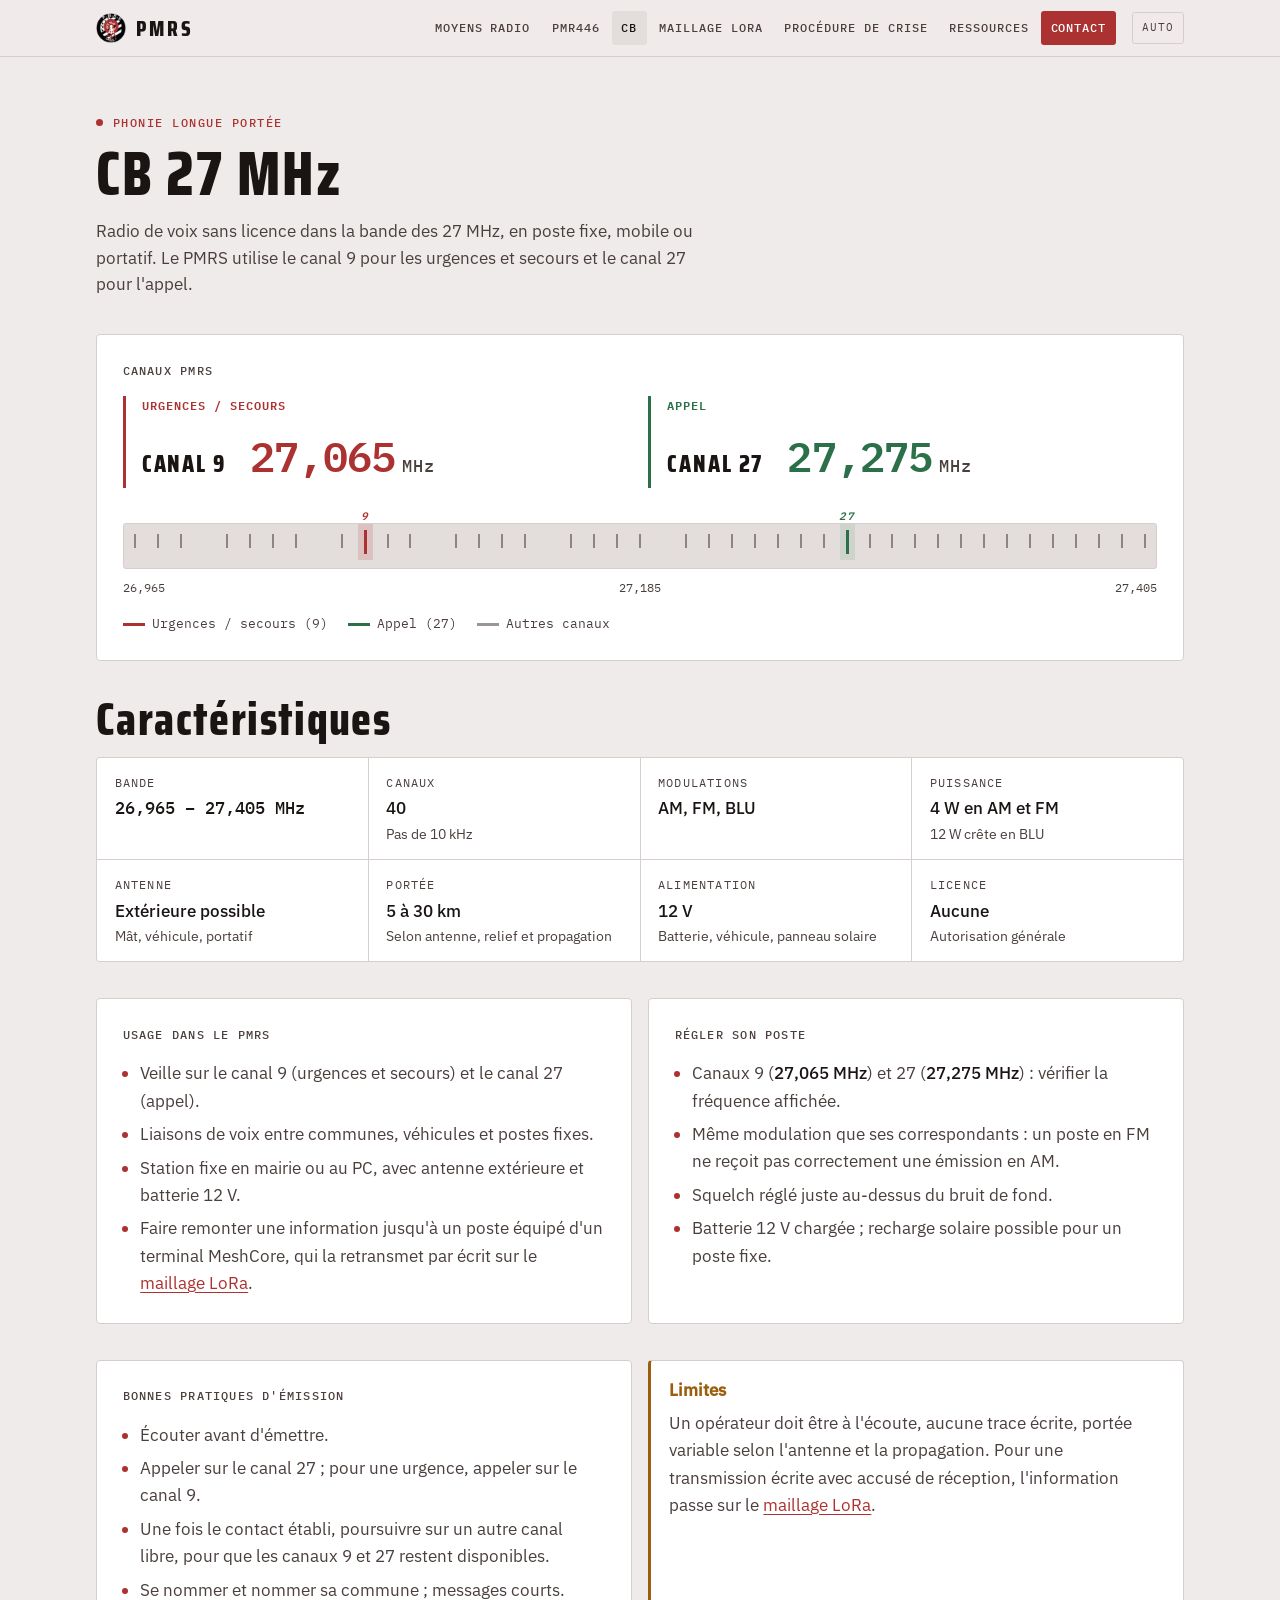
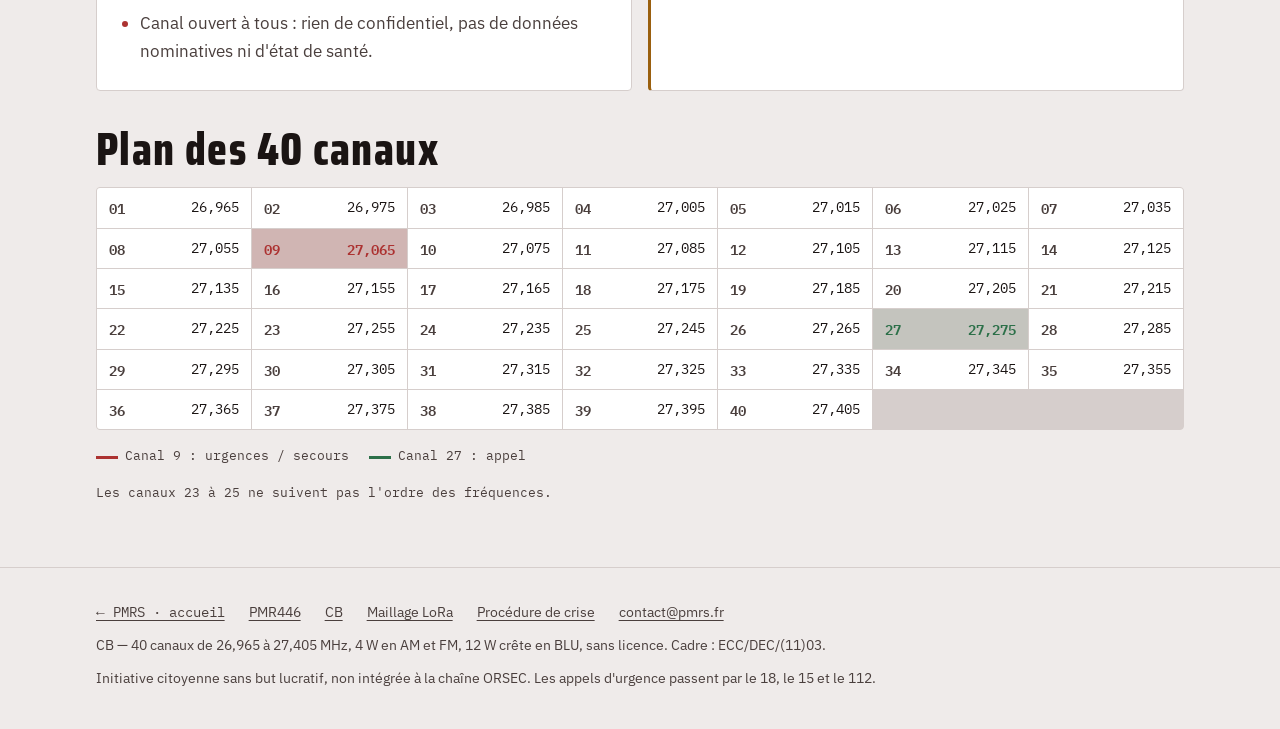
==== commit 6223a106: "Updates PMR and CB procedure (freqs)" ====
--- a/cb.html
+++ b/cb.html
@@ -4,7 +4,7 @@
   <meta charset="utf-8">
   <meta name="viewport" content="width=device-width, initial-scale=1, viewport-fit=cover">
   <title>CB 27 MHz — phonie longue portée — PMRS</title>
-  <meta name="description" content="CB 27 MHz dans le PMRS : veille sur le canal 9 (27,065 MHz), réglage des postes, bonnes pratiques d'émission, limites et plan des 40 canaux.">
+  <meta name="description" content="CB 27 MHz dans le PMRS : canal 9 pour les urgences et secours, canal 27 pour l'appel, réglage des postes, bonnes pratiques d'émission et plan des 40 canaux.">
   <link rel="canonical" href="https://pmrs.fr/cb.html">
   <meta name="theme-color" content="#EFEBEA" media="(prefers-color-scheme: light)">
   <meta name="theme-color" content="#15100F" media="(prefers-color-scheme: dark)">
@@ -17,17 +17,17 @@
   <meta property="og:locale" content="fr_FR">
   <meta property="og:url" content="https://pmrs.fr/cb.html">
   <meta property="og:title" content="CB 27 MHz — phonie longue portée — PMRS">
-  <meta property="og:description" content="CB 27 MHz dans le PMRS : veille sur le canal 9 (27,065 MHz), réglage des postes, bonnes pratiques d'émission, limites et plan des 40 canaux.">
+  <meta property="og:description" content="CB 27 MHz dans le PMRS : canal 9 pour les urgences et secours, canal 27 pour l'appel, réglage des postes, bonnes pratiques d'émission et plan des 40 canaux.">
   <meta property="og:image" content="https://pmrs.fr/og-cb.png">
   <meta property="og:image:type" content="image/png">
   <meta property="og:image:width" content="1200">
   <meta property="og:image:height" content="630">
-  <meta property="og:image:alt" content="CB canal 9, 27,065 MHz — veille phonie du PMRS">
+  <meta property="og:image:alt" content="CB : canal 9 urgences et secours (27,065 MHz), canal 27 appel (27,275 MHz)">
   <meta name="twitter:card" content="summary_large_image">
   <meta name="twitter:title" content="CB 27 MHz — phonie longue portée — PMRS">
-  <meta name="twitter:description" content="CB 27 MHz dans le PMRS : veille sur le canal 9 (27,065 MHz), réglage des postes, bonnes pratiques d'émission, limites et plan des 40 canaux.">
+  <meta name="twitter:description" content="CB 27 MHz dans le PMRS : canal 9 pour les urgences et secours, canal 27 pour l'appel, réglage des postes, bonnes pratiques d'émission et plan des 40 canaux.">
   <meta name="twitter:image" content="https://pmrs.fr/og-cb.png">
-  <meta name="twitter:image:alt" content="CB canal 9, 27,065 MHz — veille phonie du PMRS">
+  <meta name="twitter:image:alt" content="CB : canal 9 urgences et secours (27,065 MHz), canal 27 appel (27,275 MHz)">
 
   <script>try{var t=localStorage.getItem('pmrs-theme');if(t==='light'||t==='dark'){document.documentElement.setAttribute('data-theme',t)}}catch(e){}</script>
   <link rel="preload" href="fonts/ibm-plex-sans-latin-400-normal.woff2" as="font" type="font/woff2" crossorigin>
@@ -64,19 +64,29 @@
   <header class="doc-head">
     <p class="eyebrow"><span class="dot"></span>Phonie longue portée</p>
     <h1>CB 27 MHz</h1>
-    <p class="lede">Radio de voix sans licence dans la bande des 27 MHz, en poste fixe, mobile ou portatif. Le PMRS assure la veille sur le canal 9.</p>
+    <p class="lede">Radio de voix sans licence dans la bande des 27 MHz, en poste fixe, mobile ou portatif. Le PMRS utilise le canal 9 pour les urgences et secours et le canal 27 pour l'appel.</p>
   </header>
 
-  <section class="panel" aria-label="Fréquence de veille CB">
-    <p class="panel-label">Veille PMRS</p>
-    <div class="readout">
-      <span class="ch">Canal 9</span>
-      <span class="freq">27,065<small>MHz</small></span>
+  <section class="panel" aria-label="Canaux PMRS en CB">
+    <p class="panel-label">Canaux PMRS</p>
+    <div class="grid g2">
+      <div class="role urg">
+        <span class="role-k">Urgences / secours</span>
+        <div class="readout"><span class="ch">Canal 9</span><span class="freq">27,065<small>MHz</small></span></div>
+      </div>
+      <div class="role call">
+        <span class="role-k">Appel</span>
+        <div class="readout"><span class="ch">Canal 27</span><span class="freq">27,275<small>MHz</small></span></div>
+      </div>
     </div>
-    <p class="note">Canal d'appel d'urgence par convention.</p>
     <div class="scale">
-      <div class="track" id="track-cb" role="img" aria-label="Bande CB de 26,965 à 27,405 MHz, 40 canaux, canal 9 en veille"></div>
+      <div class="track" id="track-cb" role="img" aria-label="Bande CB de 26,965 à 27,405 MHz, 40 canaux : canal 9 urgences et secours, canal 27 appel"></div>
       <div class="ends"><span>26,965</span><span>27,185</span><span>27,405</span></div>
+    </div>
+    <div class="legend">
+      <span><i class="k-urg"></i>Urgences / secours (9)</span>
+      <span><i class="k-call"></i>Appel (27)</span>
+      <span><i class="k-free"></i>Autres canaux</span>
     </div>
   </section>
 
@@ -98,7 +108,7 @@
     <div class="panel">
       <p class="panel-label">Usage dans le PMRS</p>
       <ul>
-        <li>Veille sur le canal 9.</li>
+        <li>Veille sur le canal 9 (urgences et secours) et le canal 27 (appel).</li>
         <li>Liaisons de voix entre communes, véhicules et postes fixes.</li>
         <li>Station fixe en mairie ou au PC, avec antenne extérieure et batterie 12 V.</li>
         <li>Faire remonter une information jusqu'à un poste équipé d'un terminal MeshCore, qui la retransmet par écrit sur le <a href="maillage.html">maillage LoRa</a>.</li>
@@ -107,7 +117,7 @@
     <div class="panel">
       <p class="panel-label">Régler son poste</p>
       <ul>
-        <li>Canal 9, en vérifiant la fréquence : <strong>27,065 MHz</strong>.</li>
+        <li>Canaux 9 (<strong>27,065 MHz</strong>) et 27 (<strong>27,275 MHz</strong>) : vérifier la fréquence affichée.</li>
         <li>Même modulation que ses correspondants : un poste en FM ne reçoit pas correctement une émission en AM.</li>
         <li>Squelch réglé juste au-dessus du bruit de fond.</li>
         <li>Batterie 12 V chargée ; recharge solaire possible pour un poste fixe.</li>
@@ -120,7 +130,8 @@
       <p class="panel-label">Bonnes pratiques d'émission</p>
       <ul>
         <li>Écouter avant d'émettre.</li>
-        <li>Appel bref sur le canal 9, puis dégagement sur un autre canal pour un échange long : le canal 9 reste libre pour les appels.</li>
+        <li>Appeler sur le canal 27 ; pour une urgence, appeler sur le canal 9.</li>
+        <li>Une fois le contact établi, poursuivre sur un autre canal libre, pour que les canaux 9 et 27 restent disponibles.</li>
         <li>Se nommer et nommer sa commune ; messages courts.</li>
         <li>Canal ouvert à tous : rien de confidentiel, pas de données nominatives ni d'état de santé.</li>
       </ul>
@@ -133,8 +144,12 @@
 
   <section class="stack">
     <h2>Plan des 40 canaux</h2>
-    <ul class="chgrid" aria-label="Canaux CB et fréquences en MHz"><li><b>01</b><span>26,965</span></li><li><b>02</b><span>26,975</span></li><li><b>03</b><span>26,985</span></li><li><b>04</b><span>27,005</span></li><li><b>05</b><span>27,015</span></li><li><b>06</b><span>27,025</span></li><li><b>07</b><span>27,035</span></li><li><b>08</b><span>27,055</span></li><li class="on"><b>09</b><span>27,065</span></li><li><b>10</b><span>27,075</span></li><li><b>11</b><span>27,085</span></li><li><b>12</b><span>27,105</span></li><li><b>13</b><span>27,115</span></li><li><b>14</b><span>27,125</span></li><li><b>15</b><span>27,135</span></li><li><b>16</b><span>27,155</span></li><li><b>17</b><span>27,165</span></li><li><b>18</b><span>27,175</span></li><li class="alt"><b>19</b><span>27,185</span></li><li><b>20</b><span>27,205</span></li><li><b>21</b><span>27,215</span></li><li><b>22</b><span>27,225</span></li><li><b>23</b><span>27,255</span></li><li><b>24</b><span>27,235</span></li><li><b>25</b><span>27,245</span></li><li><b>26</b><span>27,265</span></li><li><b>27</b><span>27,275</span></li><li><b>28</b><span>27,285</span></li><li><b>29</b><span>27,295</span></li><li><b>30</b><span>27,305</span></li><li><b>31</b><span>27,315</span></li><li><b>32</b><span>27,325</span></li><li><b>33</b><span>27,335</span></li><li><b>34</b><span>27,345</span></li><li><b>35</b><span>27,355</span></li><li><b>36</b><span>27,365</span></li><li><b>37</b><span>27,375</span></li><li><b>38</b><span>27,385</span></li><li><b>39</b><span>27,395</span></li><li><b>40</b><span>27,405</span></li></ul>
-    <p class="source">Canal 9 : appel d'urgence par convention. Canal 19 : canal routier. Les canaux 23 à 25 ne suivent pas l'ordre des fréquences.</p>
+    <ul class="chgrid" aria-label="Canaux CB et fréquences en MHz"><li><b>01</b><span>26,965</span></li><li><b>02</b><span>26,975</span></li><li><b>03</b><span>26,985</span></li><li><b>04</b><span>27,005</span></li><li><b>05</b><span>27,015</span></li><li><b>06</b><span>27,025</span></li><li><b>07</b><span>27,035</span></li><li><b>08</b><span>27,055</span></li><li class="on"><b>09</b><span>27,065</span></li><li><b>10</b><span>27,075</span></li><li><b>11</b><span>27,085</span></li><li><b>12</b><span>27,105</span></li><li><b>13</b><span>27,115</span></li><li><b>14</b><span>27,125</span></li><li><b>15</b><span>27,135</span></li><li><b>16</b><span>27,155</span></li><li><b>17</b><span>27,165</span></li><li><b>18</b><span>27,175</span></li><li><b>19</b><span>27,185</span></li><li><b>20</b><span>27,205</span></li><li><b>21</b><span>27,215</span></li><li><b>22</b><span>27,225</span></li><li><b>23</b><span>27,255</span></li><li><b>24</b><span>27,235</span></li><li><b>25</b><span>27,245</span></li><li><b>26</b><span>27,265</span></li><li class="call"><b>27</b><span>27,275</span></li><li><b>28</b><span>27,285</span></li><li><b>29</b><span>27,295</span></li><li><b>30</b><span>27,305</span></li><li><b>31</b><span>27,315</span></li><li><b>32</b><span>27,325</span></li><li><b>33</b><span>27,335</span></li><li><b>34</b><span>27,345</span></li><li><b>35</b><span>27,355</span></li><li><b>36</b><span>27,365</span></li><li><b>37</b><span>27,375</span></li><li><b>38</b><span>27,385</span></li><li><b>39</b><span>27,395</span></li><li><b>40</b><span>27,405</span></li></ul>
+    <div class="legend">
+      <span><i class="k-urg"></i>Canal 9 : urgences / secours</span>
+      <span><i class="k-call"></i>Canal 27 : appel</span>
+    </div>
+    <p class="source">Les canaux 23 à 25 ne suivent pas l'ordre des fréquences.</p>
   </section>
 
 </main>
--- a/style.css
+++ b/style.css
@@ -509,6 +509,28 @@
   content:attr(data-label); position:absolute; bottom:30px; left:50%; transform:translateX(-50%);
   font-family:var(--data); font-size:.68rem; font-weight:600; letter-spacing:.08em; color:var(--accent); white-space:nowrap;
 }
+.tick.urg-x,.tick.call-x{opacity:.9; height:18px; top:8px}
+.tick.urg-x{background:var(--accent); opacity:.55}
+.tick.call-x,.tick.call{background:var(--ok)}
+.tick.call-x{opacity:.6}
+.tick.on.call{box-shadow:0 0 0 6px var(--ok-bg)}
+.tick.on.call::after{color:var(--ok)}
+.role{display:flex; flex-direction:column; gap:.35rem; border-left:3px solid var(--accent); padding-left:1rem; min-width:0}
+.role.call{border-left-color:var(--ok)}
+.role-k{font-family:var(--data); font-size:.78rem; font-weight:600; letter-spacing:.08em; text-transform:uppercase; color:var(--accent)}
+.role.call .role-k,.role.call .freq{color:var(--ok)}
+.role-panel.urg{border-top:3px solid var(--accent)}
+.role-panel.call{border-top:3px solid var(--ok)}
+.legend i.k-urg{border-top-color:var(--accent)}
+.legend i.k-urg-x{border-top-color:var(--accent); opacity:.55}
+.legend i.k-call{border-top-color:var(--ok)}
+.legend i.k-call-x{border-top-color:var(--ok); opacity:.6}
+.legend i.k-free{border-top-color:var(--muted); opacity:.55}
+table.plan{min-width:0}
+table.plan tr.r-urg th,table.plan tr.r-urg td{background:var(--halo); color:var(--accent); font-weight:600}
+table.plan tr.r-urg-x th,table.plan tr.r-urg-x td{background:var(--halo)}
+table.plan tr.r-call th,table.plan tr.r-call td{background:var(--ok-bg); color:var(--ok); font-weight:600}
+table.plan tr.r-call-x th,table.plan tr.r-call-x td{background:var(--ok-bg)}
 .band{position:absolute; top:5px; bottom:5px; background:var(--halo); border-radius:2px; box-shadow:inset 0 0 0 1px var(--halo)}
 .ends{display:flex; justify-content:space-between; gap:1rem; font-family:var(--data); font-size:.78rem; color:var(--muted); font-variant-numeric:tabular-nums}
 
@@ -527,7 +549,8 @@
 .chgrid li b{font-weight:600; color:var(--muted)}
 .chgrid li.on{background:var(--halo)}
 .chgrid li.on b,.chgrid li.on span{color:var(--accent); font-weight:600}
-.chgrid li.alt b{color:var(--fg)}
+.chgrid li.call{background:var(--ok-bg)}
+.chgrid li.call b,.chgrid li.call span{color:var(--ok); font-weight:600}
 .specs dt{font-family:var(--data); font-size:.74rem; letter-spacing:.08em; text-transform:uppercase; color:var(--muted); margin:0 0 .25rem}
 .specs dd{margin:0; font-family:var(--data); font-weight:600; font-size:.95rem; font-variant-numeric:tabular-nums}
 @media (max-width:460px){ .specs{grid-template-columns:minmax(0,1fr)} }
